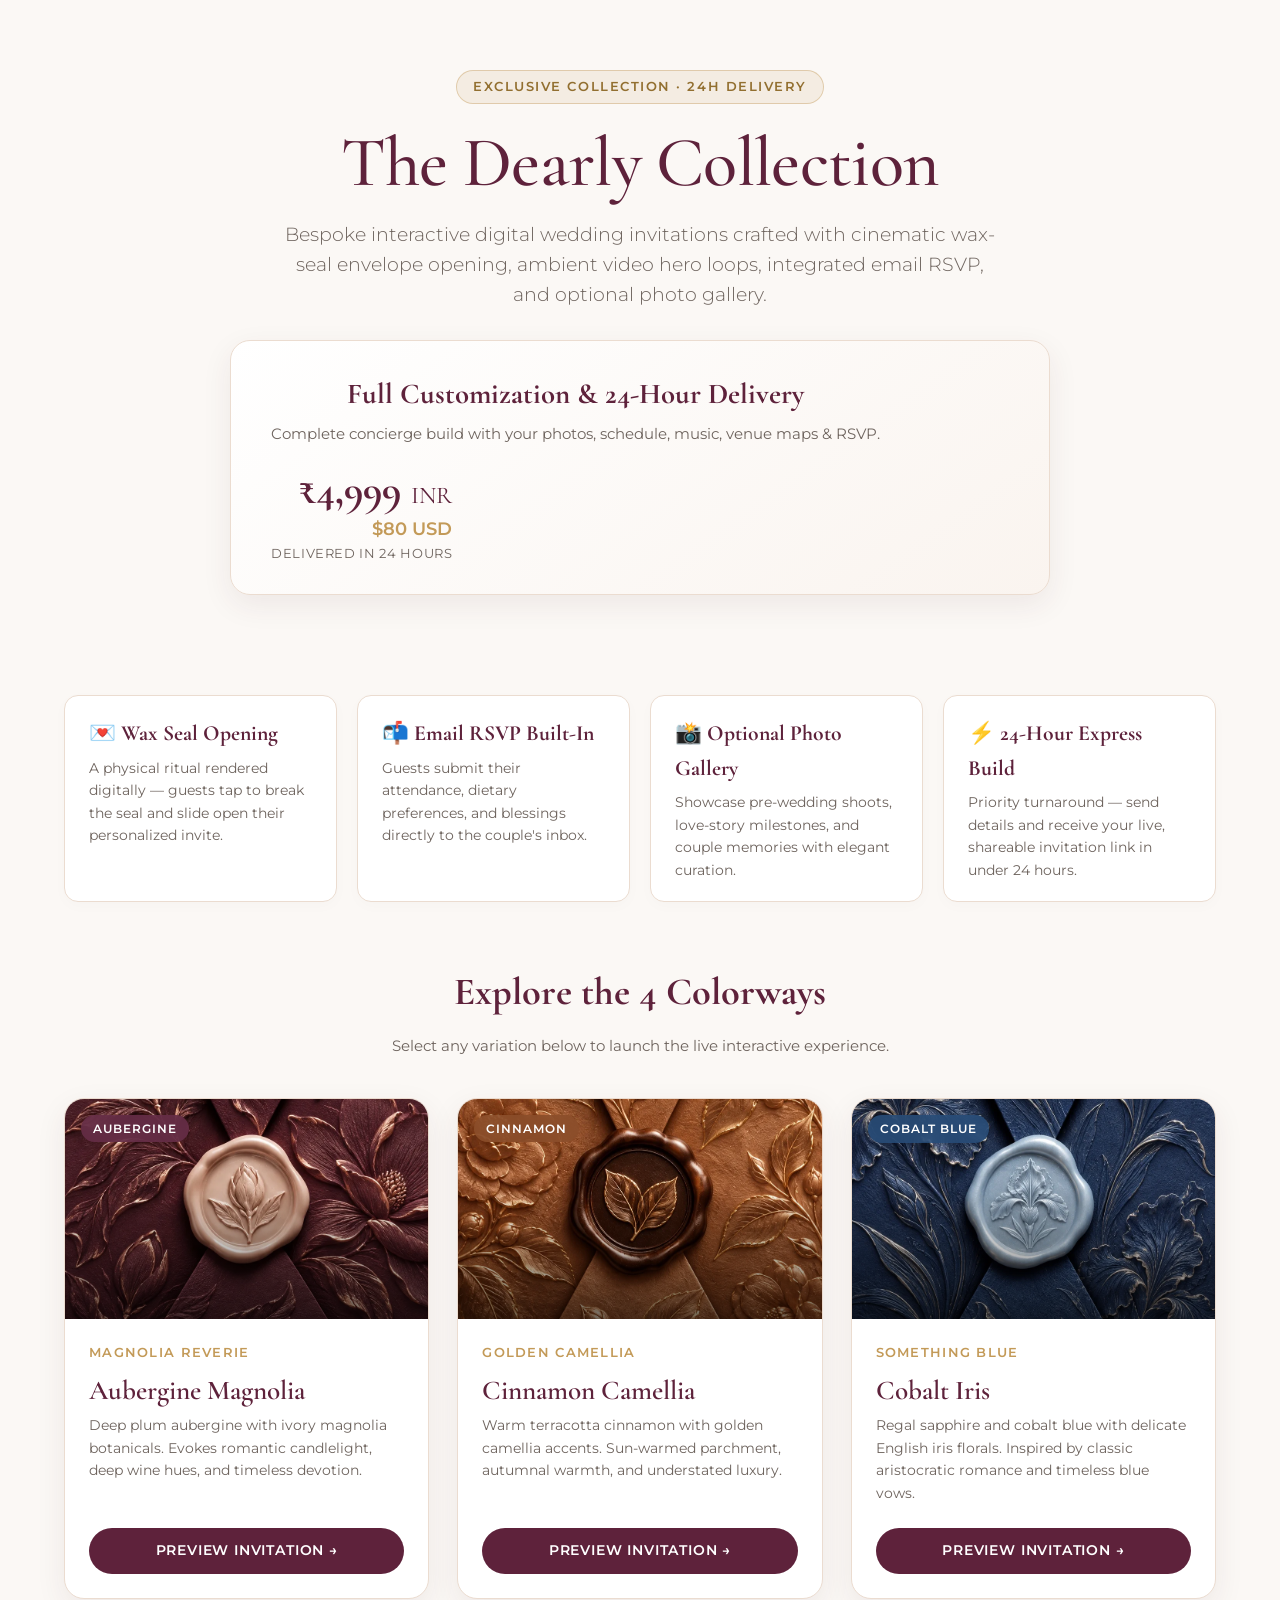
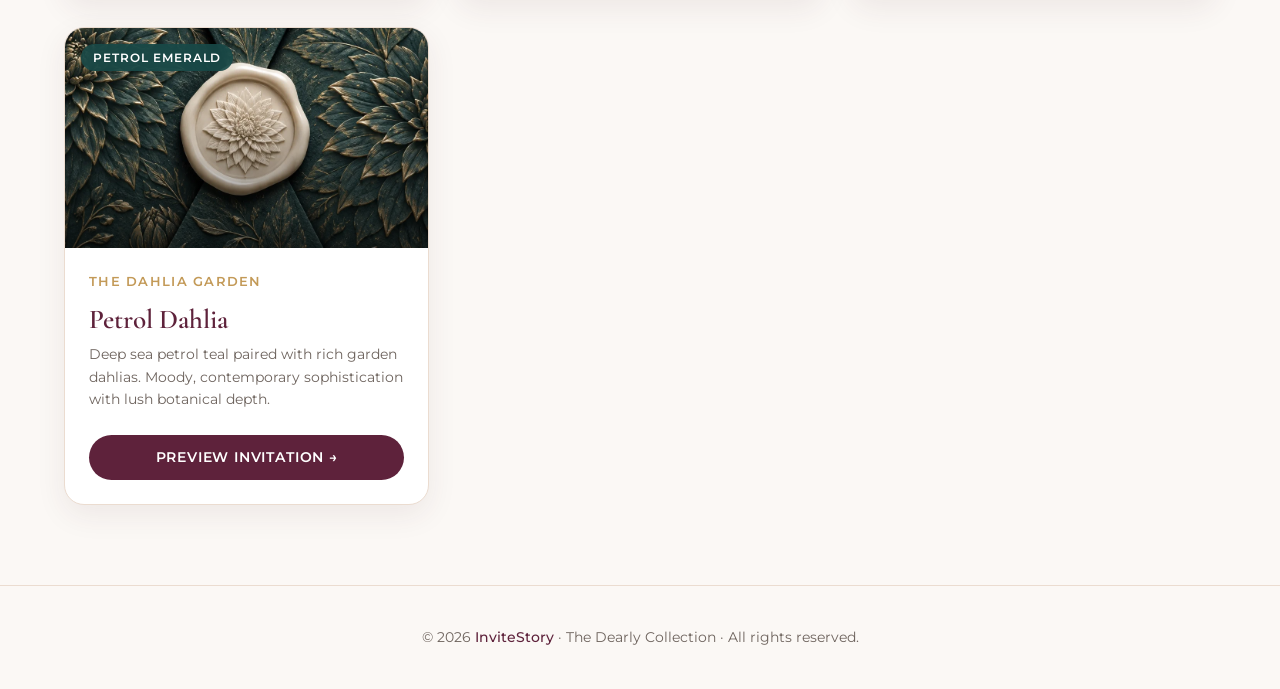
==== index.html @ 9cb3bd98 "Add Dearly collection showcase landing page and README" ====
<!DOCTYPE html>
<html lang="en">
<head>
  <meta charset="utf-8">
  <meta name="viewport" content="width=device-width, initial-scale=1">
  <title>Dearly Collection | Luxury Digital Wedding Invitations by InviteStory</title>
  <meta name="description" content="Discover the Dearly Collection — bespoke digital wedding invitations featuring interactive wax-seal envelope opening, email RSVP, optional photo gallery, and 24-hour turnaround.">
  <link rel="icon" href="./aubergine-magnolia/assets/dearly.svg" type="image/svg+xml">
  <link rel="preconnect" href="https://fonts.googleapis.com">
  <link rel="preconnect" href="https://fonts.gstatic.com" crossorigin>
  <link href="https://fonts.googleapis.com/css2?family=Cormorant+Garamond:ital,wght@0,400;0,500;0,600;0,700;1,400&family=Montserrat:wght@300;400;500;600&display=swap" rel="stylesheet">
  <style>
    :root {
      --bg: #fbf8f5;
      --card-bg: #ffffff;
      --text: #27211f;
      --text-muted: #6e645e;
      --accent: #5e223b;
      --accent-gold: #c39a58;
      --border: #ebdcd0;
      --shadow: 0 10px 30px rgba(78, 38, 54, 0.08);
      --transition: all 0.3s cubic-bezier(0.25, 0.8, 0.25, 1);
    }
    * {
      box-sizing: border-box;
      margin: 0;
      padding: 0;
    }
    body {
      background-color: var(--bg);
      color: var(--text);
      font-family: 'Montserrat', sans-serif;
      font-weight: 400;
      line-height: 1.6;
      -webkit-font-smoothing: antialiased;
    }
    .container {
      max-width: 1200px;
      margin: 0 auto;
      padding: 0 24px;
    }
    header {
      padding: 70px 0 40px;
      text-align: center;
    }
    .badge {
      display: inline-block;
      padding: 6px 16px;
      background: rgba(195, 154, 88, 0.12);
      border: 1px solid rgba(195, 154, 88, 0.4);
      border-radius: 999px;
      font-size: 0.8rem;
      font-weight: 600;
      letter-spacing: 0.12em;
      text-transform: uppercase;
      color: #926f30;
      margin-bottom: 20px;
    }
    h1 {
      font-family: 'Cormorant Garamond', Georgia, serif;
      font-size: clamp(2.8rem, 6vw, 4.4rem);
      font-weight: 500;
      letter-spacing: -0.01em;
      line-height: 1.1;
      color: var(--accent);
      margin-bottom: 18px;
    }
    .hero-subtitle {
      max-width: 720px;
      margin: 0 auto 30px;
      font-size: clamp(1rem, 2vw, 1.18rem);
      color: var(--text-muted);
      font-weight: 300;
    }
    .pricing-banner {
      max-width: 820px;
      margin: 0 auto 60px;
      background: linear-gradient(145deg, #ffffff, #faf4ef);
      border: 1px solid var(--border);
      border-radius: 20px;
      padding: 30px 40px;
      box-shadow: var(--shadow);
      display: flex;
      flex-wrap: wrap;
      justify-content: space-between;
      align-items: center;
      gap: 24px;
    }
    .pricing-info h3 {
      font-family: 'Cormorant Garamond', serif;
      font-size: 1.8rem;
      color: var(--accent);
      margin-bottom: 4px;
    }
    .pricing-info p {
      font-size: 0.95rem;
      color: var(--text-muted);
    }
    .pricing-amount {
      text-align: right;
    }
    .price-main {
      font-family: 'Cormorant Garamond', serif;
      font-size: 2.6rem;
      font-weight: 700;
      color: var(--accent);
      line-height: 1;
    }
    .price-usd {
      font-size: 1.1rem;
      color: var(--accent-gold);
      font-weight: 600;
      margin-top: 4px;
    }
    .price-note {
      font-size: 0.8rem;
      color: var(--text-muted);
      text-transform: uppercase;
      letter-spacing: 0.05em;
    }
    .features-list {
      display: grid;
      grid-template-columns: repeat(auto-fit, minmax(240px, 1fr));
      gap: 20px;
      margin-bottom: 60px;
    }
    .feature-item {
      background: var(--card-bg);
      border: 1px solid var(--border);
      border-radius: 14px;
      padding: 20px 24px;
      box-shadow: 0 4px 15px rgba(0,0,0,0.02);
    }
    .feature-item h4 {
      font-family: 'Cormorant Garamond', serif;
      font-size: 1.35rem;
      color: var(--accent);
      margin-bottom: 6px;
    }
    .feature-item p {
      font-size: 0.88rem;
      color: var(--text-muted);
    }
    .section-title {
      text-align: center;
      margin-bottom: 40px;
    }
    .section-title h2 {
      font-family: 'Cormorant Garamond', serif;
      font-size: 2.4rem;
      color: var(--accent);
      margin-bottom: 10px;
    }
    .grid {
      display: grid;
      grid-template-columns: repeat(auto-fit, minmax(270px, 1fr));
      gap: 28px;
      margin-bottom: 80px;
    }
    .card {
      background: var(--card-bg);
      border-radius: 20px;
      border: 1px solid var(--border);
      overflow: hidden;
      box-shadow: var(--shadow);
      transition: var(--transition);
      display: flex;
      flex-direction: column;
    }
    .card:hover {
      transform: translateY(-6px);
      box-shadow: 0 18px 40px rgba(78, 38, 54, 0.12);
      border-color: var(--accent-gold);
    }
    .card-preview {
      height: 220px;
      position: relative;
      overflow: hidden;
      display: flex;
      align-items: center;
      justify-content: center;
    }
    .card-preview img {
      width: 100%;
      height: 100%;
      object-fit: cover;
      transition: transform 0.5s ease;
    }
    .card:hover .card-preview img {
      transform: scale(1.04);
    }
    .card-preview-overlay {
      position: absolute;
      inset: 0;
      background: linear-gradient(to top, rgba(0,0,0,0.55) 0%, transparent 60%);
    }
    .card-preview-tag {
      position: absolute;
      top: 16px;
      left: 16px;
      padding: 4px 12px;
      border-radius: 999px;
      font-size: 0.75rem;
      font-weight: 600;
      letter-spacing: 0.08em;
      text-transform: uppercase;
      color: #ffffff;
      backdrop-filter: blur(8px);
    }
    .card-body {
      padding: 24px;
      flex: 1;
      display: flex;
      flex-direction: column;
    }
    .card-title {
      font-family: 'Cormorant Garamond', serif;
      font-size: 1.7rem;
      font-weight: 600;
      color: var(--accent);
      margin-bottom: 6px;
      line-height: 1.2;
    }
    .card-colorway {
      font-size: 0.8rem;
      font-weight: 600;
      text-transform: uppercase;
      letter-spacing: 0.1em;
      color: var(--accent-gold);
      margin-bottom: 12px;
    }
    .card-desc {
      font-size: 0.88rem;
      color: var(--text-muted);
      margin-bottom: 24px;
      flex: 1;
    }
    .btn-preview {
      display: inline-flex;
      align-items: center;
      justify-content: center;
      gap: 8px;
      padding: 12px 20px;
      background: var(--accent);
      color: #ffffff;
      text-decoration: none;
      font-size: 0.85rem;
      font-weight: 600;
      letter-spacing: 0.06em;
      text-transform: uppercase;
      border-radius: 999px;
      transition: var(--transition);
    }
    .btn-preview:hover {
      background: #411427;
      box-shadow: 0 6px 18px rgba(94, 34, 59, 0.35);
    }
    footer {
      border-top: 1px solid var(--border);
      padding: 40px 0;
      text-align: center;
      color: var(--text-muted);
      font-size: 0.88rem;
    }
    footer a {
      color: var(--accent);
      text-decoration: none;
      font-weight: 500;
    }
    @media (max-width: 640px) {
      .pricing-banner {
        flex-direction: column;
        align-items: flex-start;
        padding: 24px;
      }
      .pricing-amount {
        text-align: left;
      }
    }
  </style>
</head>
<body>

  <header>
    <div class="container">
      <span class="badge">Exclusive Collection · 24H Delivery</span>
      <h1>The Dearly Collection</h1>
      <p class="hero-subtitle">Bespoke interactive digital wedding invitations crafted with cinematic wax-seal envelope opening, ambient video hero loops, integrated email RSVP, and optional photo gallery.</p>

      <div class="pricing-banner">
        <div class="pricing-info">
          <h3>Full Customization &amp; 24-Hour Delivery</h3>
          <p>Complete concierge build with your photos, schedule, music, venue maps &amp; RSVP.</p>
        </div>
        <div class="pricing-amount">
          <div class="price-main">₹4,999 <span style="font-size: 1.5rem; font-weight: 400;">INR</span></div>
          <div class="price-usd">$80 USD</div>
          <div class="price-note">Delivered in 24 Hours</div>
        </div>
      </div>
    </div>
  </header>

  <main class="container">
    <div class="features-list">
      <div class="feature-item">
        <h4>💌 Wax Seal Opening</h4>
        <p>A physical ritual rendered digitally — guests tap to break the seal and slide open their personalized invite.</p>
      </div>
      <div class="feature-item">
        <h4>📬 Email RSVP Built-In</h4>
        <p>Guests submit their attendance, dietary preferences, and blessings directly to the couple's inbox.</p>
      </div>
      <div class="feature-item">
        <h4>📸 Optional Photo Gallery</h4>
        <p>Showcase pre-wedding shoots, love-story milestones, and couple memories with elegant curation.</p>
      </div>
      <div class="feature-item">
        <h4>⚡ 24-Hour Express Build</h4>
        <p>Priority turnaround — send details and receive your live, shareable invitation link in under 24 hours.</p>
      </div>
    </div>

    <div class="section-title">
      <h2>Explore the 4 Colorways</h2>
      <p style="color: var(--text-muted); font-size: 0.95rem;">Select any variation below to launch the live interactive experience.</p>
    </div>

    <div class="grid">
      <!-- 1. Aubergine Magnolia -->
      <article class="card">
        <div class="card-preview" style="background: #682e49;">
          <img src="./aubergine-magnolia/assets/envelope-first.webp" alt="Magnolia Reverie Envelope">
          <div class="card-preview-overlay"></div>
          <span class="card-preview-tag" style="background: rgba(104, 46, 73, 0.85);">Aubergine</span>
        </div>
        <div class="card-body">
          <div class="card-colorway">Magnolia Reverie</div>
          <h3 class="card-title">Aubergine Magnolia</h3>
          <p class="card-desc">Deep plum aubergine with ivory magnolia botanicals. Evokes romantic candlelight, deep wine hues, and timeless devotion.</p>
          <a href="./aubergine-magnolia/" class="btn-preview">Preview Invitation →</a>
        </div>
      </article>

      <!-- 2. Cinnamon Camellia -->
      <article class="card">
        <div class="card-preview" style="background: #8b4e2b;">
          <img src="./cinnamon-camellia/assets/envelope-first.webp" alt="Golden Camellia Envelope">
          <div class="card-preview-overlay"></div>
          <span class="card-preview-tag" style="background: rgba(139, 78, 43, 0.85);">Cinnamon</span>
        </div>
        <div class="card-body">
          <div class="card-colorway">Golden Camellia</div>
          <h3 class="card-title">Cinnamon Camellia</h3>
          <p class="card-desc">Warm terracotta cinnamon with golden camellia accents. Sun-warmed parchment, autumnal warmth, and understated luxury.</p>
          <a href="./cinnamon-camellia/" class="btn-preview">Preview Invitation →</a>
        </div>
      </article>

      <!-- 3. Cobalt Iris -->
      <article class="card">
        <div class="card-preview" style="background: #294e7b;">
          <img src="./cobalt-iris/assets/envelope-first.webp" alt="Something Blue Envelope">
          <div class="card-preview-overlay"></div>
          <span class="card-preview-tag" style="background: rgba(41, 78, 123, 0.85);">Cobalt Blue</span>
        </div>
        <div class="card-body">
          <div class="card-colorway">Something Blue</div>
          <h3 class="card-title">Cobalt Iris</h3>
          <p class="card-desc">Regal sapphire and cobalt blue with delicate English iris florals. Inspired by classic aristocratic romance and timeless blue vows.</p>
          <a href="./cobalt-iris/" class="btn-preview">Preview Invitation →</a>
        </div>
      </article>

      <!-- 4. Petrol Dahlia -->
      <article class="card">
        <div class="card-preview" style="background: #174b49;">
          <img src="./petrol-dahlia/assets/envelope-first.webp" alt="The Dahlia Garden Envelope">
          <div class="card-preview-overlay"></div>
          <span class="card-preview-tag" style="background: rgba(23, 75, 73, 0.85);">Petrol Emerald</span>
        </div>
        <div class="card-body">
          <div class="card-colorway">The Dahlia Garden</div>
          <h3 class="card-title">Petrol Dahlia</h3>
          <p class="card-desc">Deep sea petrol teal paired with rich garden dahlias. Moody, contemporary sophistication with lush botanical depth.</p>
          <a href="./petrol-dahlia/" class="btn-preview">Preview Invitation →</a>
        </div>
      </article>
    </div>
  </main>

  <footer>
    <div class="container">
      <p>© 2026 <a href="https://invitestory.in">InviteStory</a> · The Dearly Collection · All rights reserved.</p>
    </div>
  </footer>

</body>
</html>
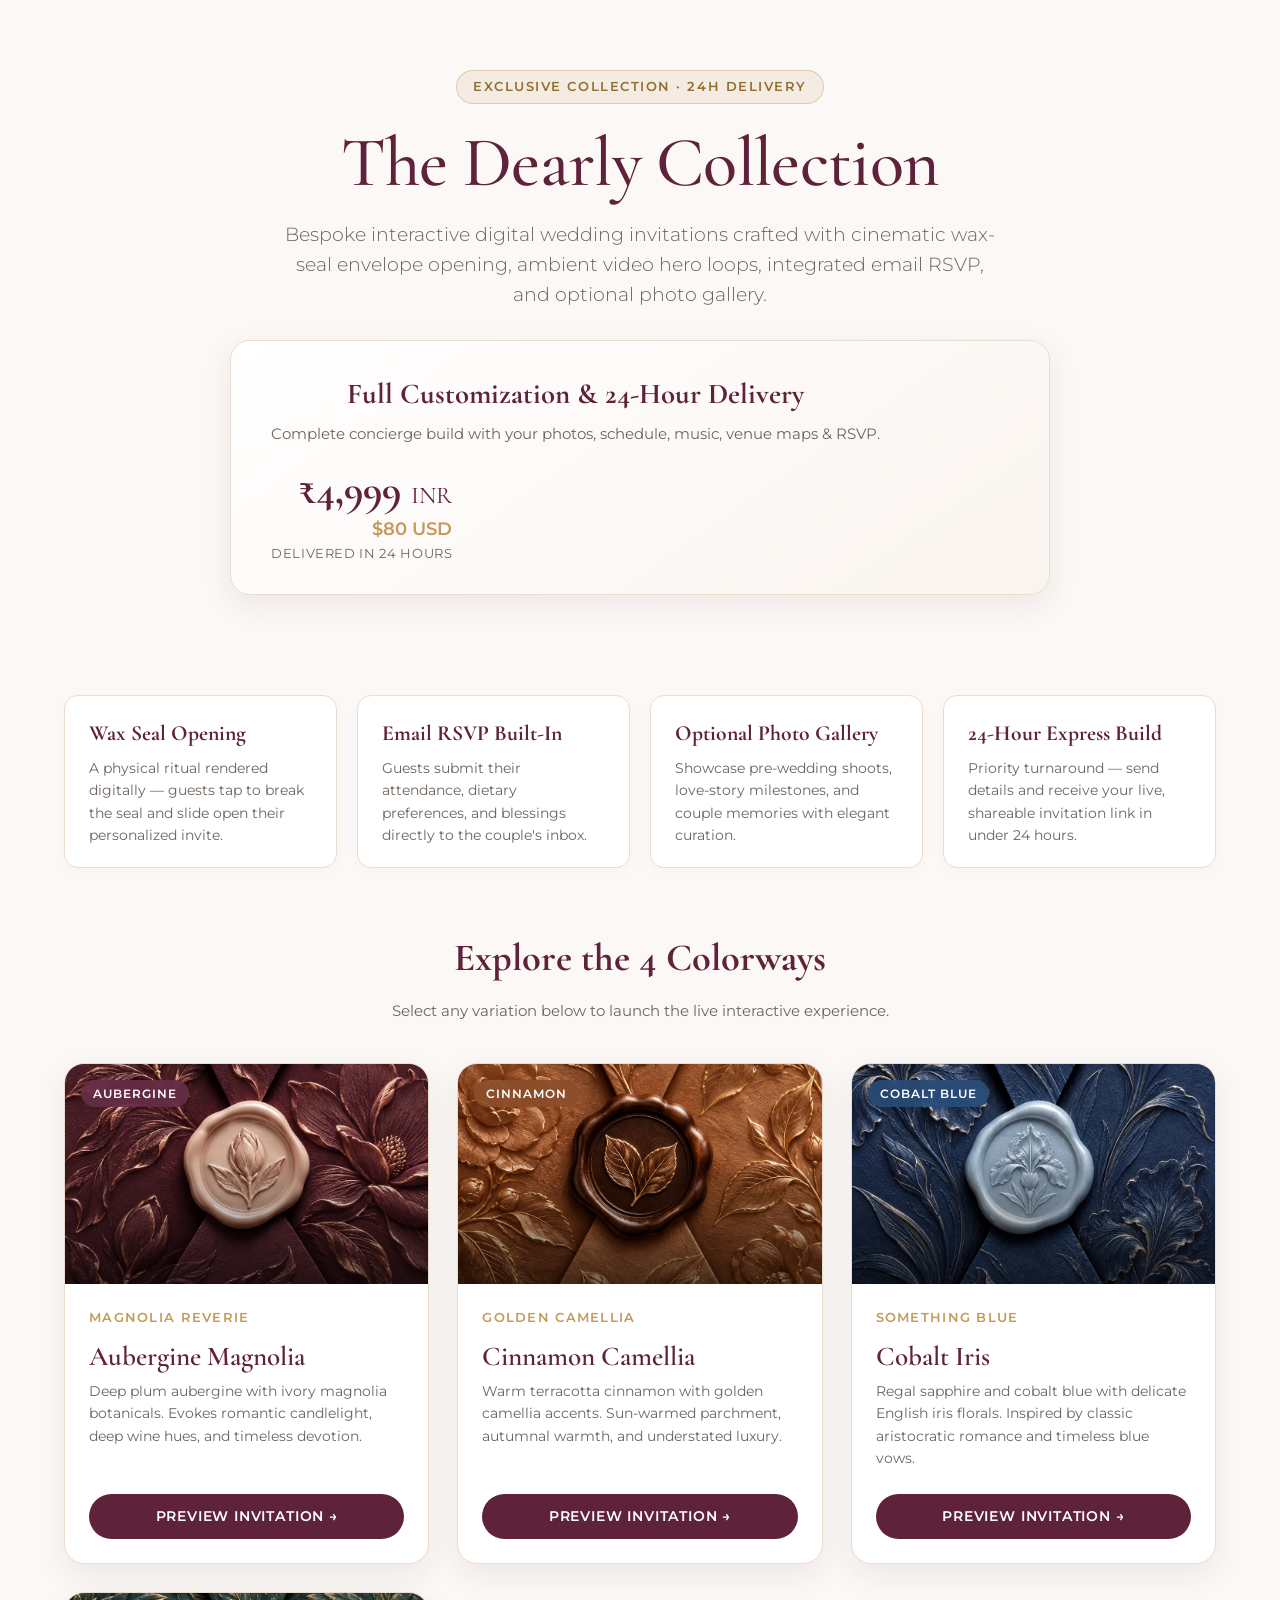
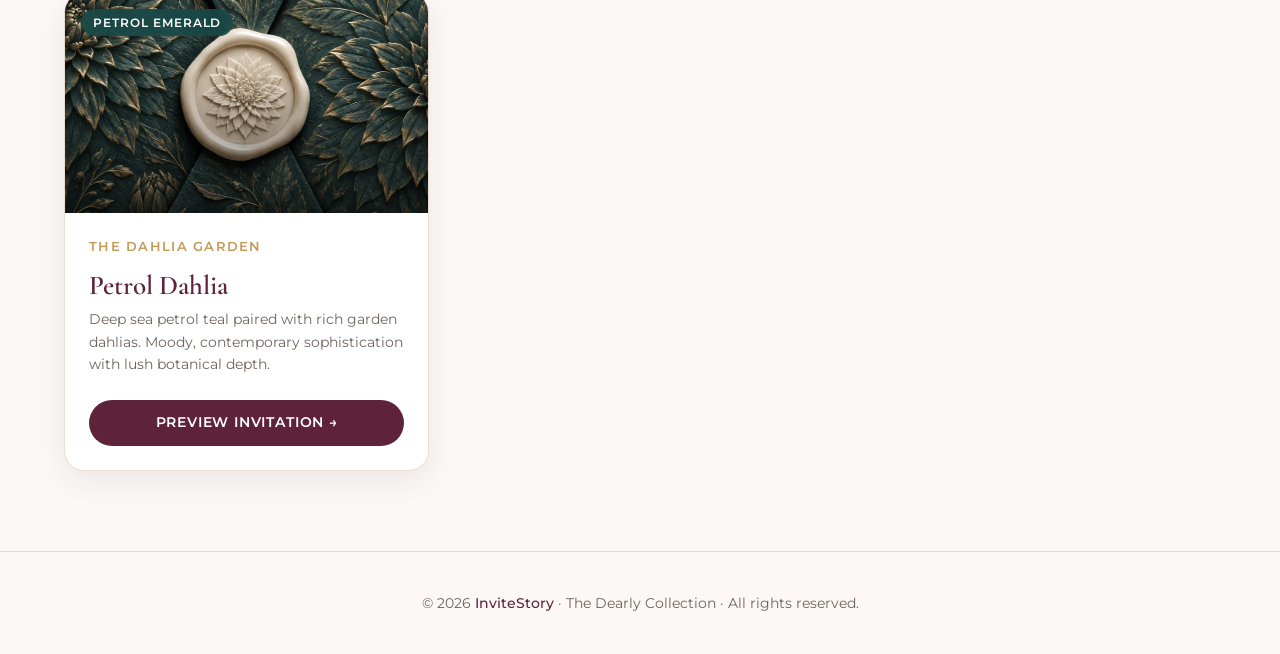
==== commit 48df0ff4: "Update feature headings in index.html" ====
--- a/index.html
+++ b/index.html
@@ -304,19 +304,19 @@
   <main class="container">
     <div class="features-list">
       <div class="feature-item">
-        <h4>💌 Wax Seal Opening</h4>
+        <h4>Wax Seal Opening</h4>
         <p>A physical ritual rendered digitally — guests tap to break the seal and slide open their personalized invite.</p>
       </div>
       <div class="feature-item">
-        <h4>📬 Email RSVP Built-In</h4>
+        <h4>Email RSVP Built-In</h4>
         <p>Guests submit their attendance, dietary preferences, and blessings directly to the couple's inbox.</p>
       </div>
       <div class="feature-item">
-        <h4>📸 Optional Photo Gallery</h4>
+        <h4>Optional Photo Gallery</h4>
         <p>Showcase pre-wedding shoots, love-story milestones, and couple memories with elegant curation.</p>
       </div>
       <div class="feature-item">
-        <h4>⚡ 24-Hour Express Build</h4>
+        <h4>24-Hour Express Build</h4>
         <p>Priority turnaround — send details and receive your live, shareable invitation link in under 24 hours.</p>
       </div>
     </div>
@@ -338,7 +338,7 @@
           <div class="card-colorway">Magnolia Reverie</div>
           <h3 class="card-title">Aubergine Magnolia</h3>
           <p class="card-desc">Deep plum aubergine with ivory magnolia botanicals. Evokes romantic candlelight, deep wine hues, and timeless devotion.</p>
-          <a href="./aubergine-magnolia/" class="btn-preview">Preview Invitation →</a>
+          <a href="https://dearly-magnolia.invitestory.in" class="btn-preview" target="_blank" rel="noopener">Preview Invitation →</a>
         </div>
       </article>
 
@@ -353,7 +353,7 @@
           <div class="card-colorway">Golden Camellia</div>
           <h3 class="card-title">Cinnamon Camellia</h3>
           <p class="card-desc">Warm terracotta cinnamon with golden camellia accents. Sun-warmed parchment, autumnal warmth, and understated luxury.</p>
-          <a href="./cinnamon-camellia/" class="btn-preview">Preview Invitation →</a>
+          <a href="https://dearly-camellia.invitestory.in" class="btn-preview" target="_blank" rel="noopener">Preview Invitation →</a>
         </div>
       </article>
 
@@ -368,7 +368,7 @@
           <div class="card-colorway">Something Blue</div>
           <h3 class="card-title">Cobalt Iris</h3>
           <p class="card-desc">Regal sapphire and cobalt blue with delicate English iris florals. Inspired by classic aristocratic romance and timeless blue vows.</p>
-          <a href="./cobalt-iris/" class="btn-preview">Preview Invitation →</a>
+          <a href="https://dearly-iris.invitestory.in" class="btn-preview" target="_blank" rel="noopener">Preview Invitation →</a>
         </div>
       </article>
 
@@ -383,7 +383,7 @@
           <div class="card-colorway">The Dahlia Garden</div>
           <h3 class="card-title">Petrol Dahlia</h3>
           <p class="card-desc">Deep sea petrol teal paired with rich garden dahlias. Moody, contemporary sophistication with lush botanical depth.</p>
-          <a href="./petrol-dahlia/" class="btn-preview">Preview Invitation →</a>
+          <a href="https://dearly-dahlia.invitestory.in" class="btn-preview" target="_blank" rel="noopener">Preview Invitation →</a>
         </div>
       </article>
     </div>
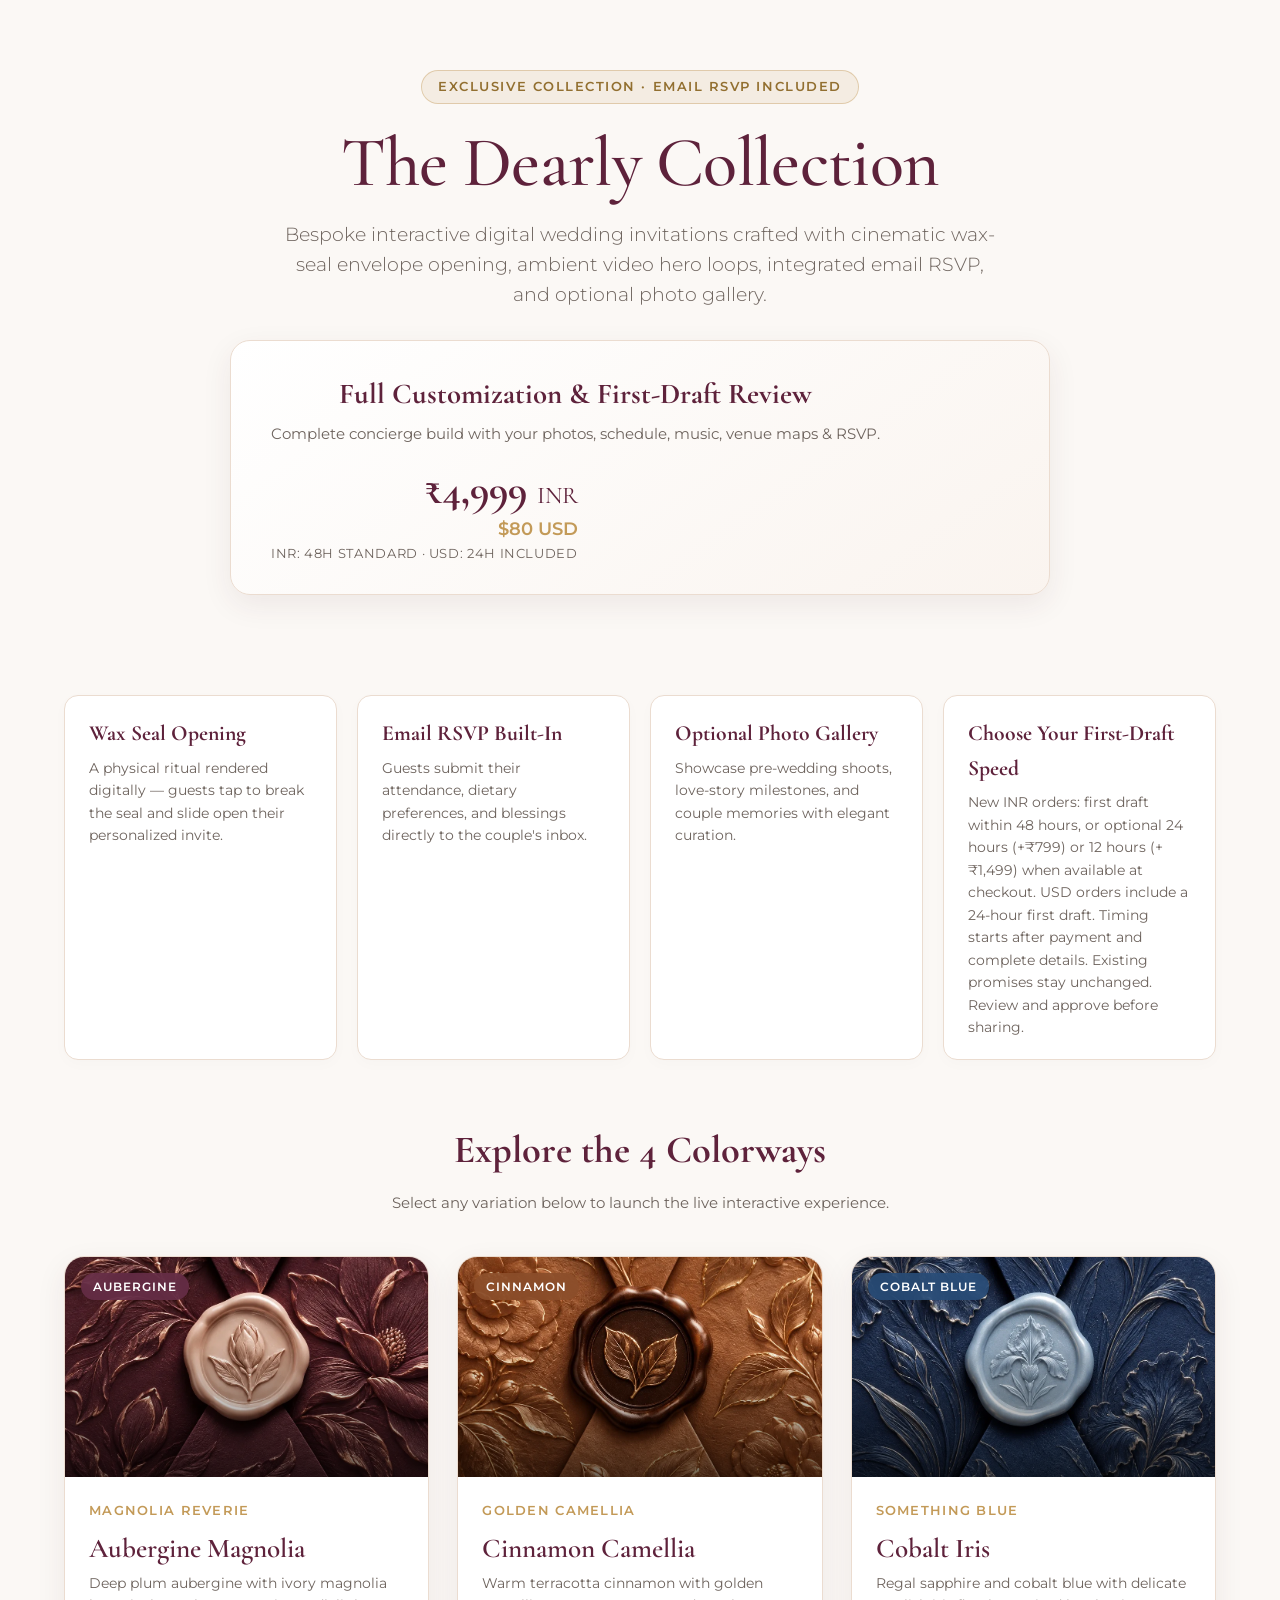
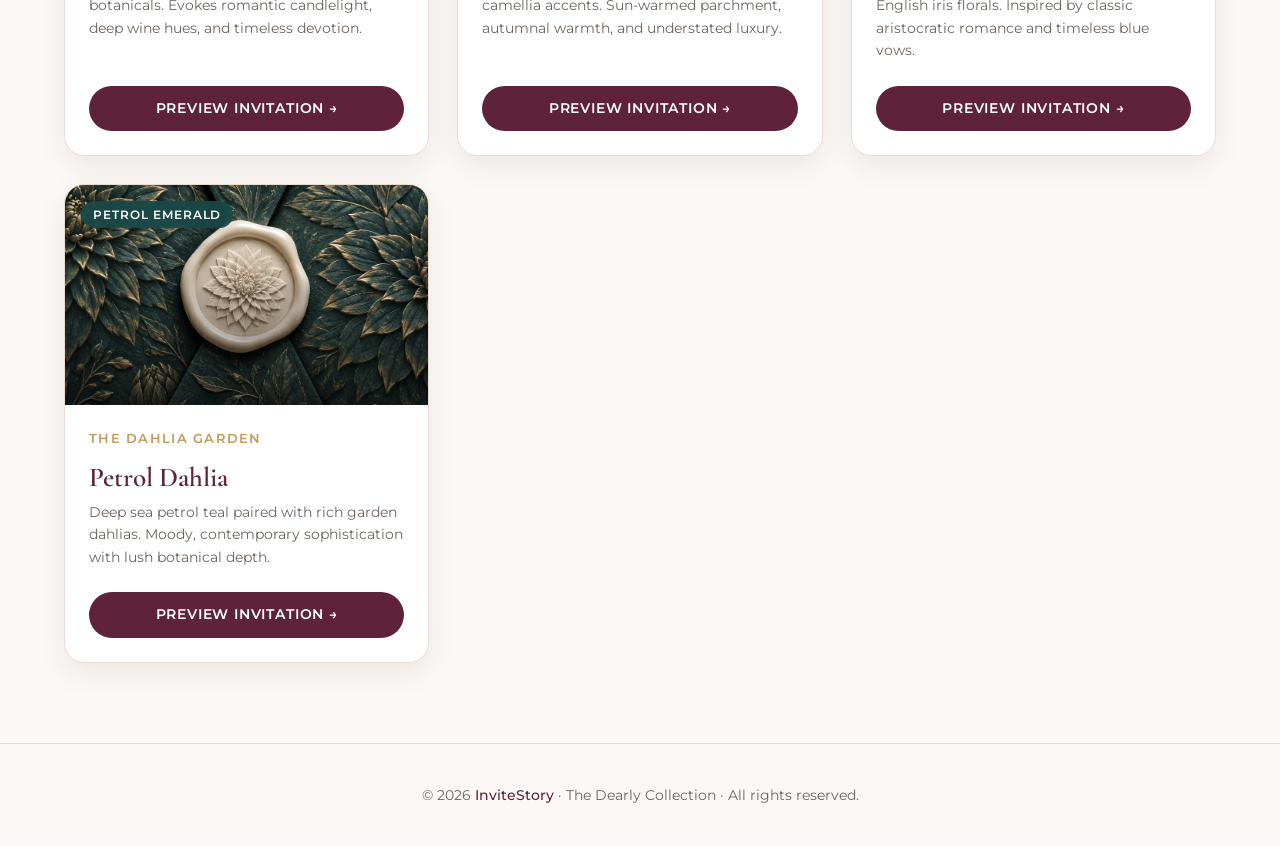
==== commit 0b687810: "Qualify Dearly delivery promises for new INR orders" ====
--- a/index.html
+++ b/index.html
@@ -4,7 +4,7 @@
   <meta charset="utf-8">
   <meta name="viewport" content="width=device-width, initial-scale=1">
   <title>Dearly Collection | Luxury Digital Wedding Invitations by InviteStory</title>
-  <meta name="description" content="Discover the Dearly Collection — bespoke digital wedding invitations featuring interactive wax-seal envelope opening, email RSVP, optional photo gallery, and 24-hour turnaround.">
+  <meta name="description" content="Discover the Dearly Collection — bespoke digital wedding invitations featuring interactive wax-seal envelope opening, email RSVP, optional photo gallery, and a first-draft speed chosen at checkout.">
   <link rel="icon" href="./aubergine-magnolia/assets/dearly.svg" type="image/svg+xml">
   <link rel="preconnect" href="https://fonts.googleapis.com">
   <link rel="preconnect" href="https://fonts.gstatic.com" crossorigin>
@@ -278,24 +278,33 @@
       }
     }
   </style>
+  <!-- PostHog Analytics -->
+  <script>
+    !function(t,e){var o,n,p,r;e.__SV||(window.posthog && window.posthog.__loaded)||(window.posthog=e,e._i=[],e.init=function(i,s,a){function g(t,e){var o=e.split(".");2==o.length&&(t=t[o[0]],e=o[1]),t[e]=function(){t.push([e].concat(Array.prototype.slice.call(arguments,0)))}}p||((p=t.createElement("script")).type="text/javascript",p.crossOrigin="anonymous",p.async=!0,p.src=s.api_host.replace(".i.posthog.com","-assets.i.posthog.com")+"/static/array.js",p.onerror=function(){p=null},(r=t.getElementsByTagName("script")[0]).parentNode.insertBefore(p,r));var u=e;for(void 0!==a?u=e[a]=[]:a="posthog",u.people=u.people||[],Object.defineProperty(u,"toString",{configurable:!0,enumerable:!0,writable:!0,value:function(t){var e="posthog";return"posthog"!==a&&(e+="."+a),t||(e+=" (stub)"),e}}),Object.defineProperty(u.people,"toString",{configurable:!0,enumerable:!0,writable:!0,value:function(){return u.toString(1)+".people (stub)"}}),o="gu mu yu bu ku init Qu Zu Wu Vu Yu el Gu ec zu lc uc cc hc dc vc capture getExtension Ju fu mc calculateEventProperties gc register register_once register_for_session unregister unregister_for_session wc Uu yc getFeatureFlag getFeatureFlagPayload getFeatureFlagResult getAllFeatureFlags isFeatureEnabled reloadFeatureFlags updateFlags updateEarlyAccessFeatureEnrollment getEarlyAccessFeatures on onFeatureFlags onSurveysLoaded onSessionId getSurveys getActiveMatchingSurveys onActiveMatchingSurveysChanged renderSurvey displaySurvey cancelPendingSurvey canRenderSurvey canRenderSurveyAsync kc identify setPersonProperties unsetPersonProperties group resetGroups setPersonPropertiesForFlags resetPersonPropertiesForFlags setGroupPropertiesForFlags resetGroupPropertiesForFlags reset Sc shutdown setIdentity clearIdentity get_distinct_id getGroups get_session_id get_session_replay_url alias set_config startSessionRecording stopSessionRecording sessionRecordingStarted captureException addExceptionStep captureLog startExceptionAutocapture stopExceptionAutocapture loadToolbar get_property getSessionProperty bc rc createPersonProfile setInternalOrTestUser Cu xu opt_in_capturing opt_out_capturing  has_opted_in_capturing has_opted_out_capturing get_explicit_consent_status is_capturing clear_opt_in_out_capturing nc debug il Os getPageViewId captureTraceFeedback captureTraceMetric Nu".split(" "),n=0;n<o.length;n++)g(u,o[n]);e._i.push([i,s,a])},e.__SV=1)}(document,window.posthog||[]);
+    posthog.init('phc_mE3wzy9se4dUkDt8vYMdMeCNHXTvcfW9vyGLdnz6NXFN', {
+        api_host: 'https://us.i.posthog.com',
+        defaults: '2026-05-30',
+        person_profiles: 'identified_only',
+    });
+  </script>
 </head>
 <body>
 
   <header>
     <div class="container">
-      <span class="badge">Exclusive Collection · 24H Delivery</span>
+      <span class="badge">Exclusive Collection · Email RSVP Included</span>
       <h1>The Dearly Collection</h1>
       <p class="hero-subtitle">Bespoke interactive digital wedding invitations crafted with cinematic wax-seal envelope opening, ambient video hero loops, integrated email RSVP, and optional photo gallery.</p>
 
       <div class="pricing-banner">
         <div class="pricing-info">
-          <h3>Full Customization &amp; 24-Hour Delivery</h3>
+          <h3>Full Customization &amp; First-Draft Review</h3>
           <p>Complete concierge build with your photos, schedule, music, venue maps &amp; RSVP.</p>
         </div>
         <div class="pricing-amount">
           <div class="price-main">₹4,999 <span style="font-size: 1.5rem; font-weight: 400;">INR</span></div>
           <div class="price-usd">$80 USD</div>
-          <div class="price-note">Delivered in 24 Hours</div>
+          <div class="price-note">INR: 48h standard · USD: 24h included</div>
         </div>
       </div>
     </div>
@@ -316,8 +325,8 @@
         <p>Showcase pre-wedding shoots, love-story milestones, and couple memories with elegant curation.</p>
       </div>
       <div class="feature-item">
-        <h4>24-Hour Express Build</h4>
-        <p>Priority turnaround — send details and receive your live, shareable invitation link in under 24 hours.</p>
+        <h4>Choose Your First-Draft Speed</h4>
+        <p>New INR orders: first draft within 48 hours, or optional 24 hours (+₹799) or 12 hours (+₹1,499) when available at checkout. USD orders include a 24-hour first draft. Timing starts after payment and complete details. Existing promises stay unchanged. Review and approve before sharing.</p>
       </div>
     </div>
 
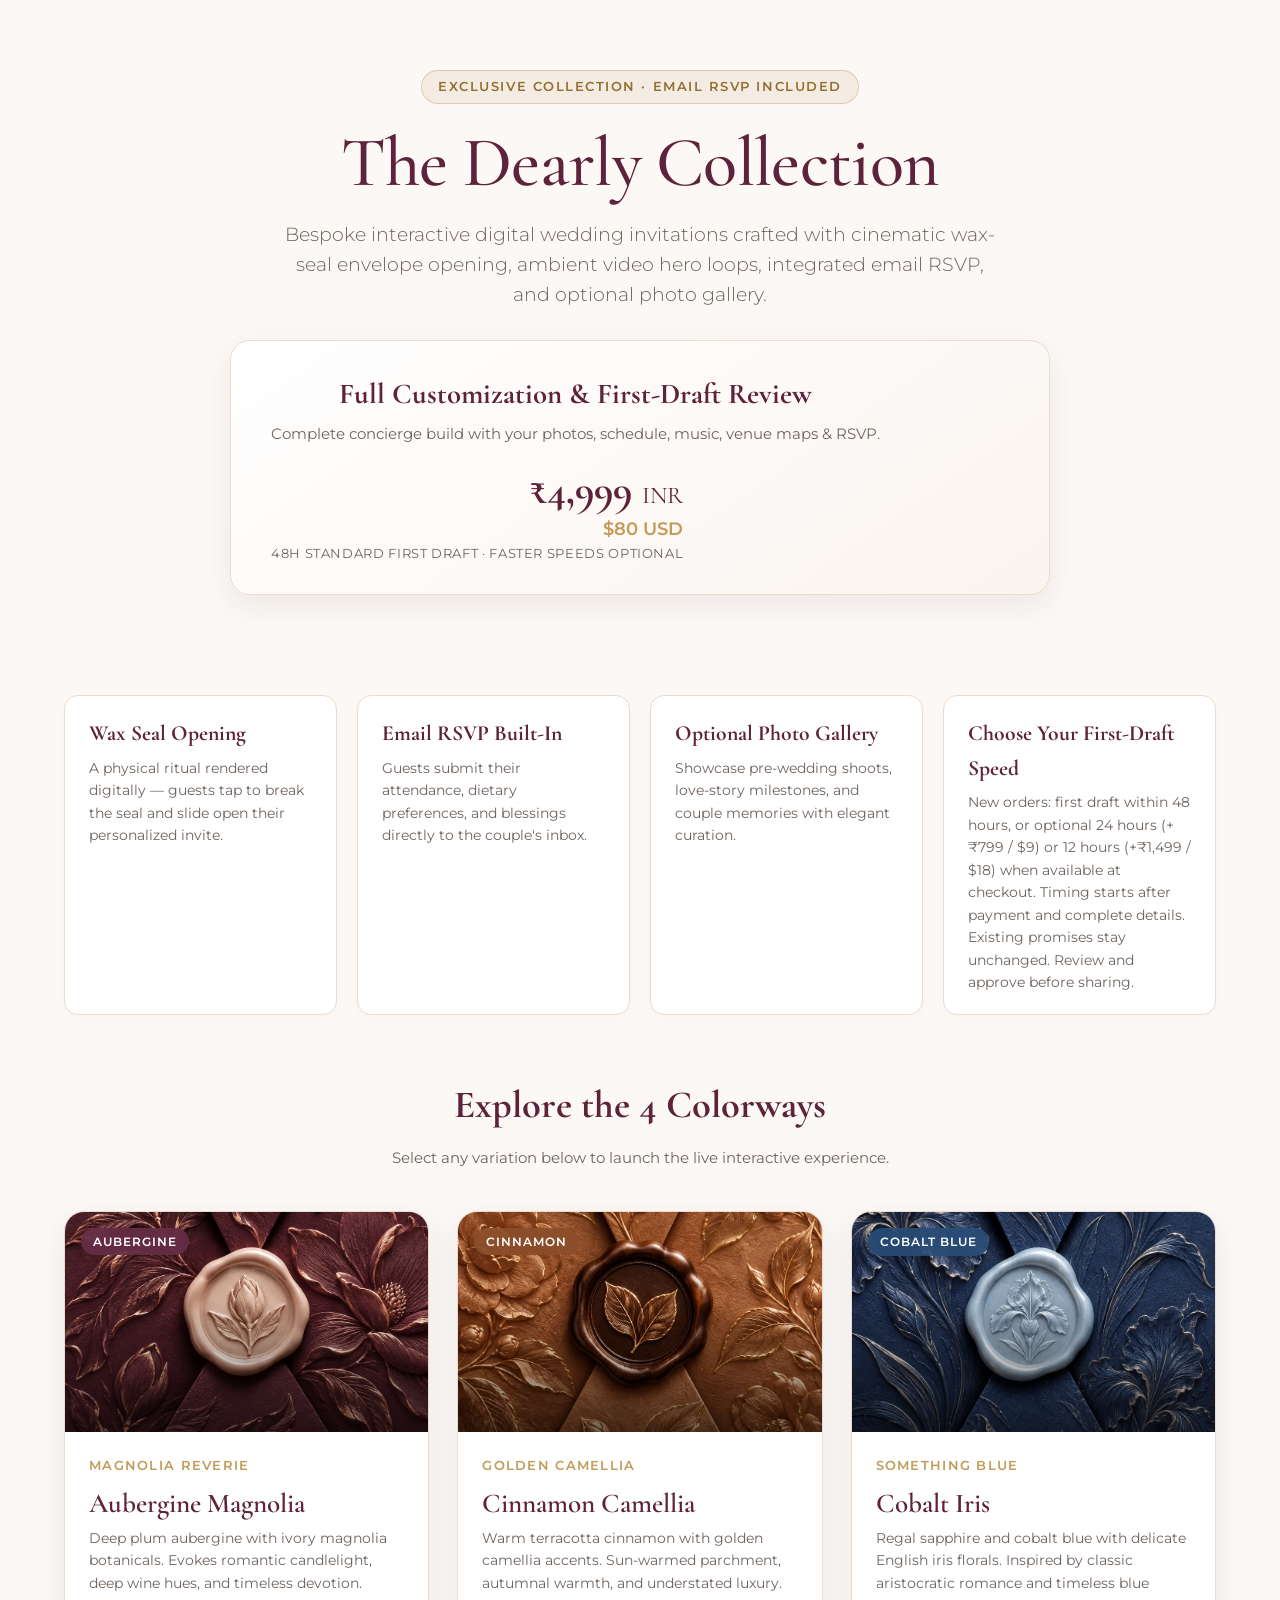
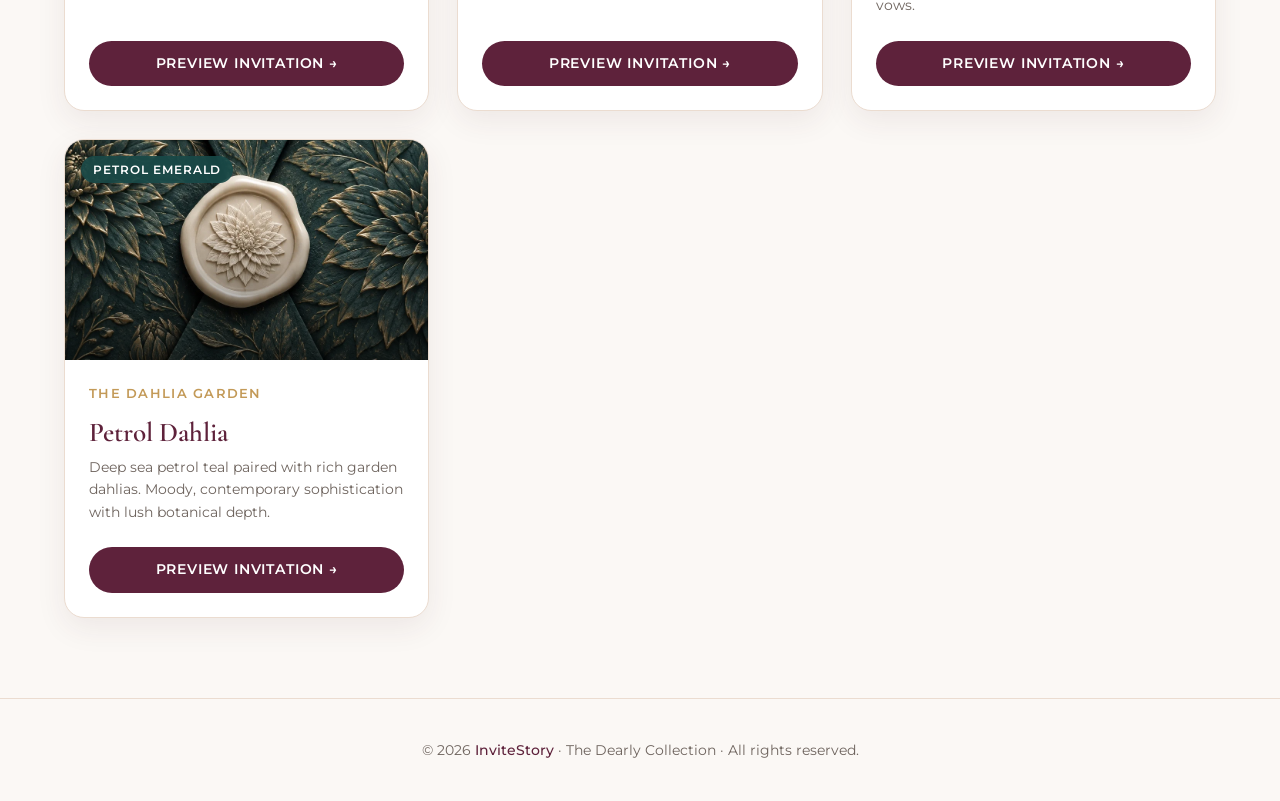
==== commit 127c000d: "Add approved USD delivery options to Dearly copy" ====
--- a/index.html
+++ b/index.html
@@ -304,7 +304,7 @@
         <div class="pricing-amount">
           <div class="price-main">₹4,999 <span style="font-size: 1.5rem; font-weight: 400;">INR</span></div>
           <div class="price-usd">$80 USD</div>
-          <div class="price-note">INR: 48h standard · USD: 24h included</div>
+          <div class="price-note">48h standard first draft · Faster speeds optional</div>
         </div>
       </div>
     </div>
@@ -326,7 +326,7 @@
       </div>
       <div class="feature-item">
         <h4>Choose Your First-Draft Speed</h4>
-        <p>New INR orders: first draft within 48 hours, or optional 24 hours (+₹799) or 12 hours (+₹1,499) when available at checkout. USD orders include a 24-hour first draft. Timing starts after payment and complete details. Existing promises stay unchanged. Review and approve before sharing.</p>
+        <p>New orders: first draft within 48 hours, or optional 24 hours (+₹799 / $9) or 12 hours (+₹1,499 / $18) when available at checkout. Timing starts after payment and complete details. Existing promises stay unchanged. Review and approve before sharing.</p>
       </div>
     </div>
 
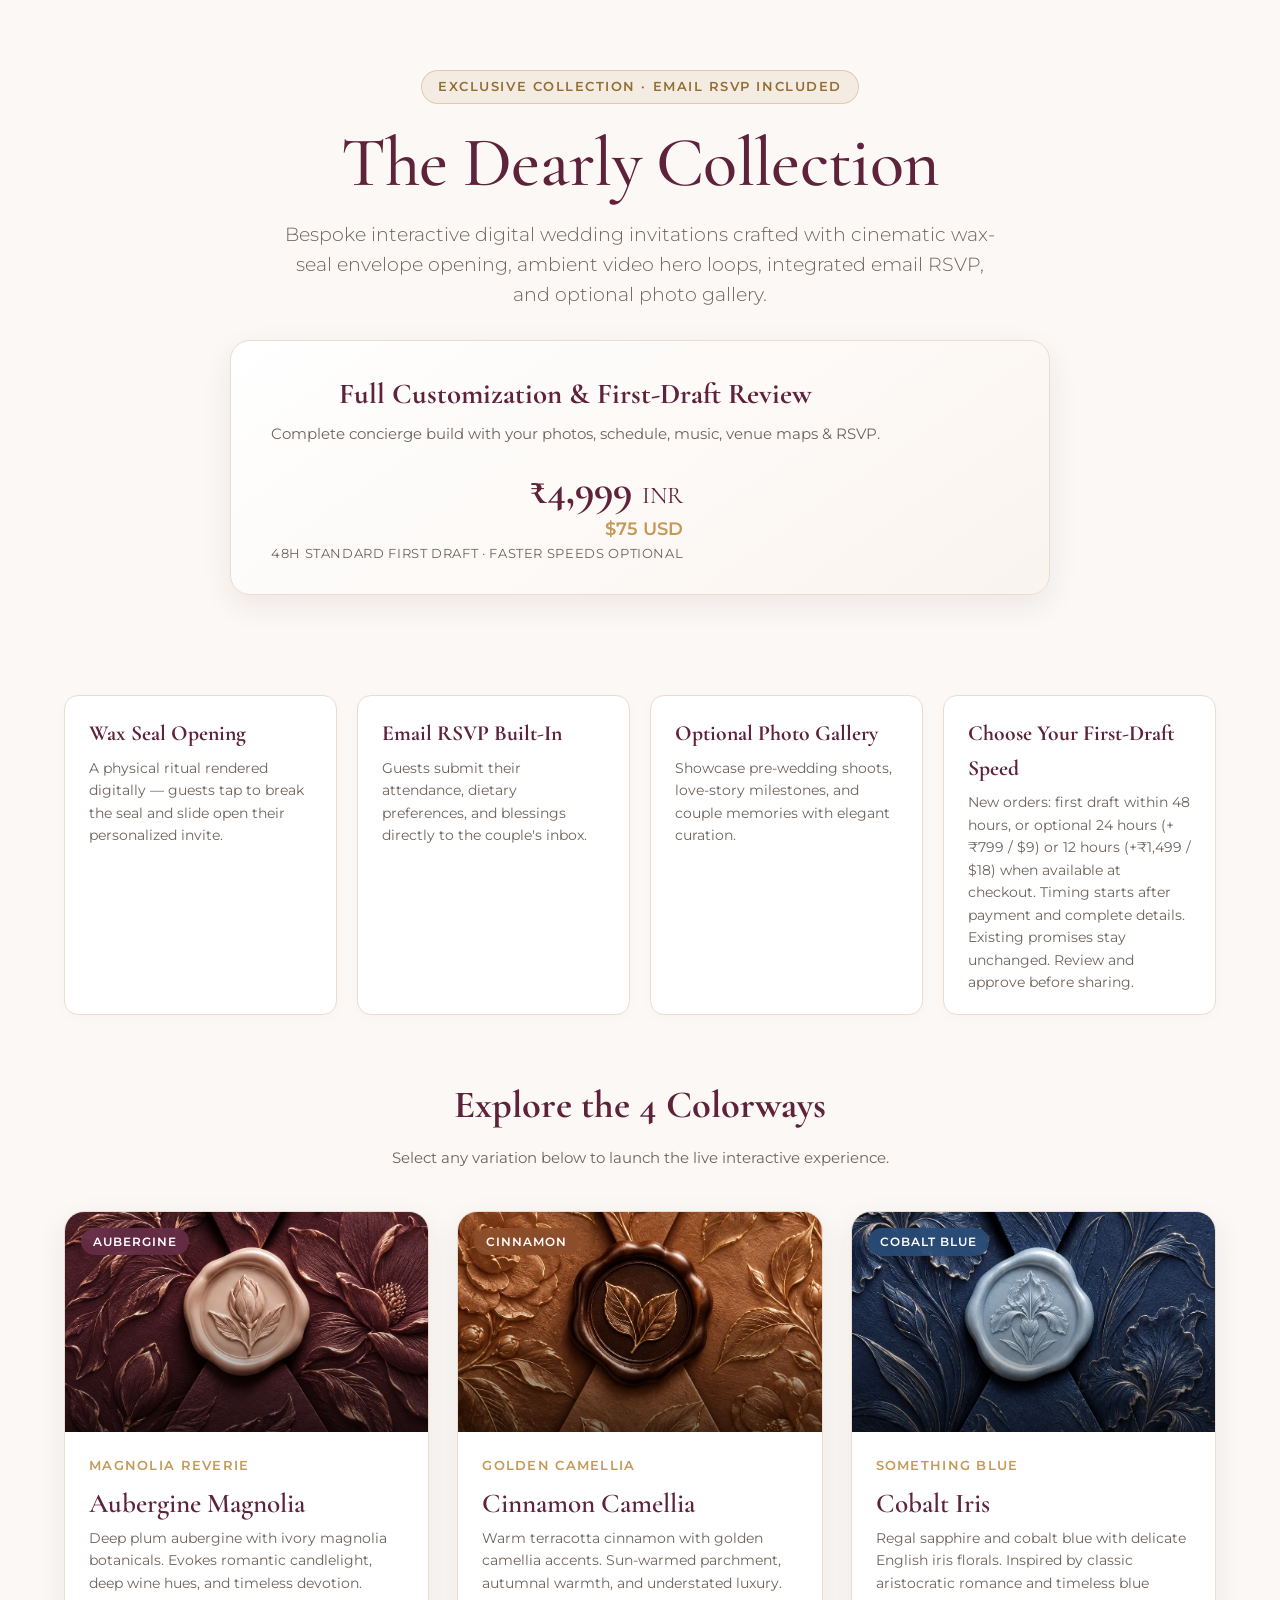
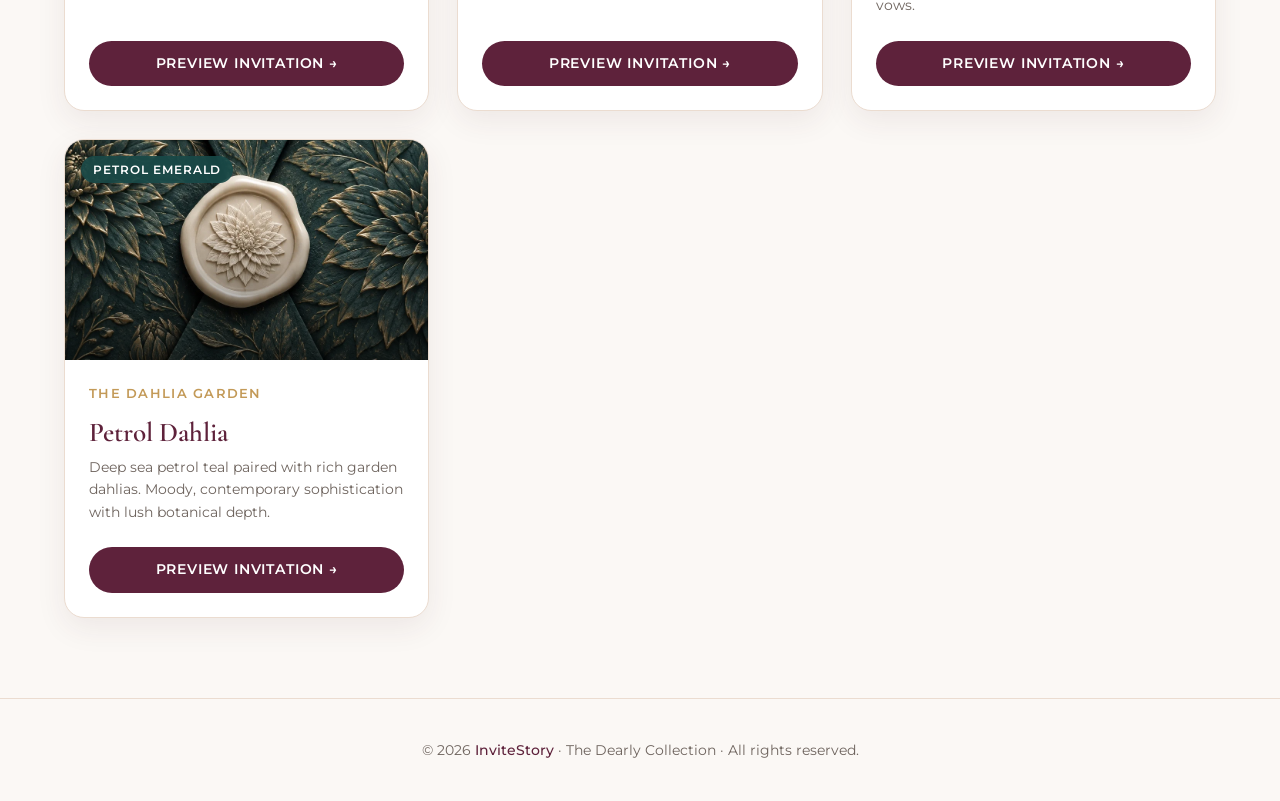
==== commit 806fc809: "Align Dearly display and documentation with USD75 base" ====
--- a/index.html
+++ b/index.html
@@ -303,7 +303,7 @@
         </div>
         <div class="pricing-amount">
           <div class="price-main">₹4,999 <span style="font-size: 1.5rem; font-weight: 400;">INR</span></div>
-          <div class="price-usd">$80 USD</div>
+          <div class="price-usd">$75 USD</div>
           <div class="price-note">48h standard first draft · Faster speeds optional</div>
         </div>
       </div>
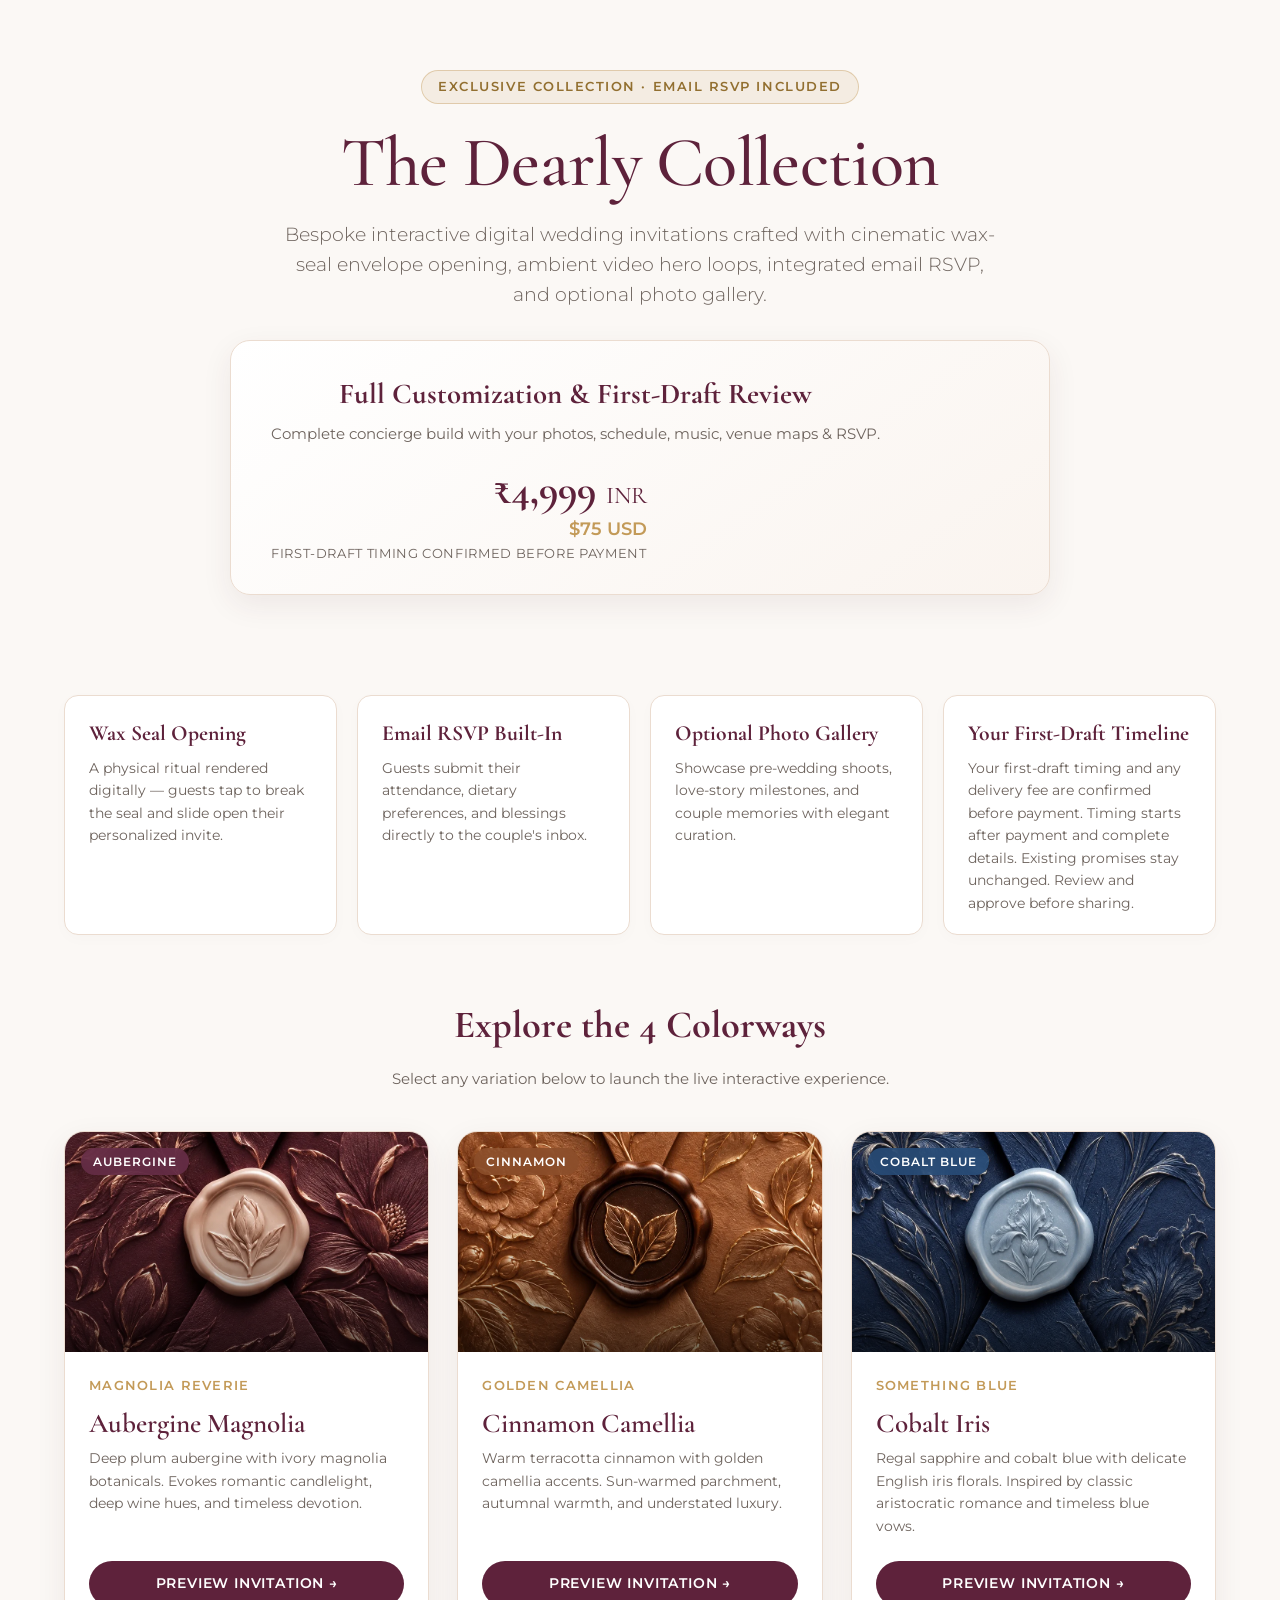
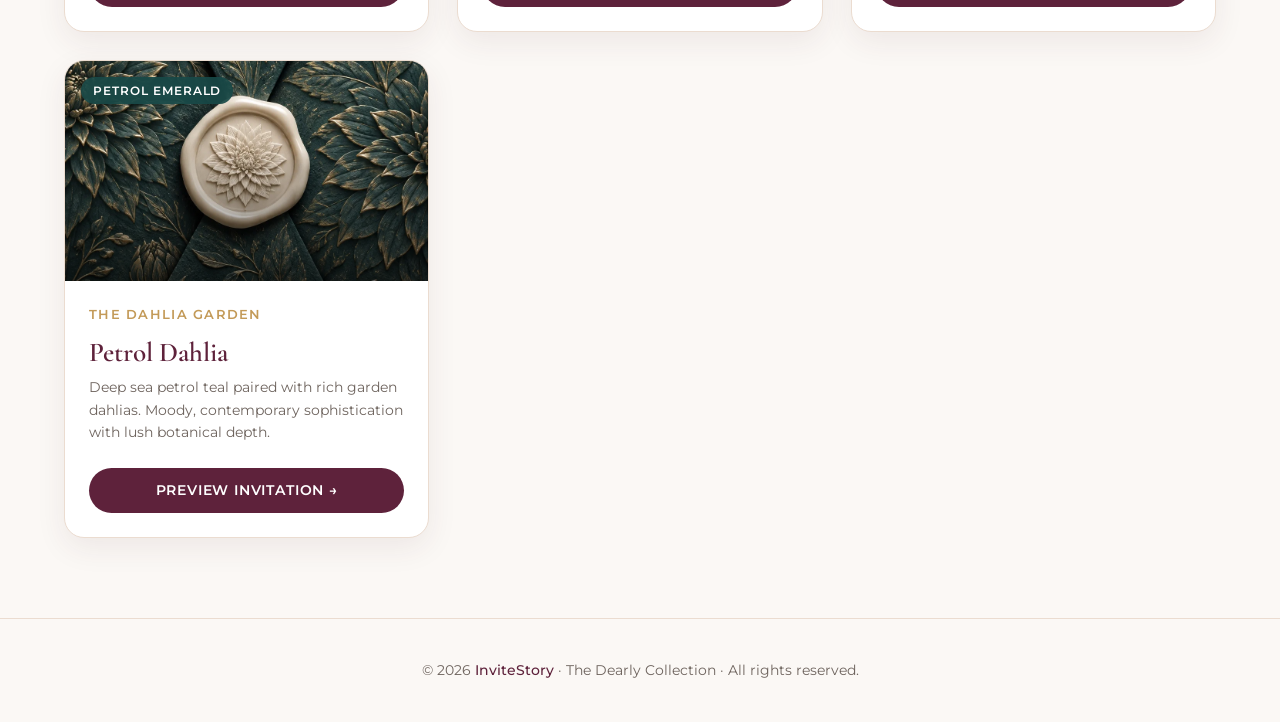
==== commit c4590605: "Keep delivery copy neutral during staged activation" ====
--- a/index.html
+++ b/index.html
@@ -304,7 +304,7 @@
         <div class="pricing-amount">
           <div class="price-main">₹4,999 <span style="font-size: 1.5rem; font-weight: 400;">INR</span></div>
           <div class="price-usd">$75 USD</div>
-          <div class="price-note">48h standard first draft · Faster speeds optional</div>
+          <div class="price-note">First-draft timing confirmed before payment</div>
         </div>
       </div>
     </div>
@@ -325,8 +325,8 @@
         <p>Showcase pre-wedding shoots, love-story milestones, and couple memories with elegant curation.</p>
       </div>
       <div class="feature-item">
-        <h4>Choose Your First-Draft Speed</h4>
-        <p>New orders: first draft within 48 hours, or optional 24 hours (+₹799 / $9) or 12 hours (+₹1,499 / $18) when available at checkout. Timing starts after payment and complete details. Existing promises stay unchanged. Review and approve before sharing.</p>
+        <h4>Your First-Draft Timeline</h4>
+        <p>Your first-draft timing and any delivery fee are confirmed before payment. Timing starts after payment and complete details. Existing promises stay unchanged. Review and approve before sharing.</p>
       </div>
     </div>
 
